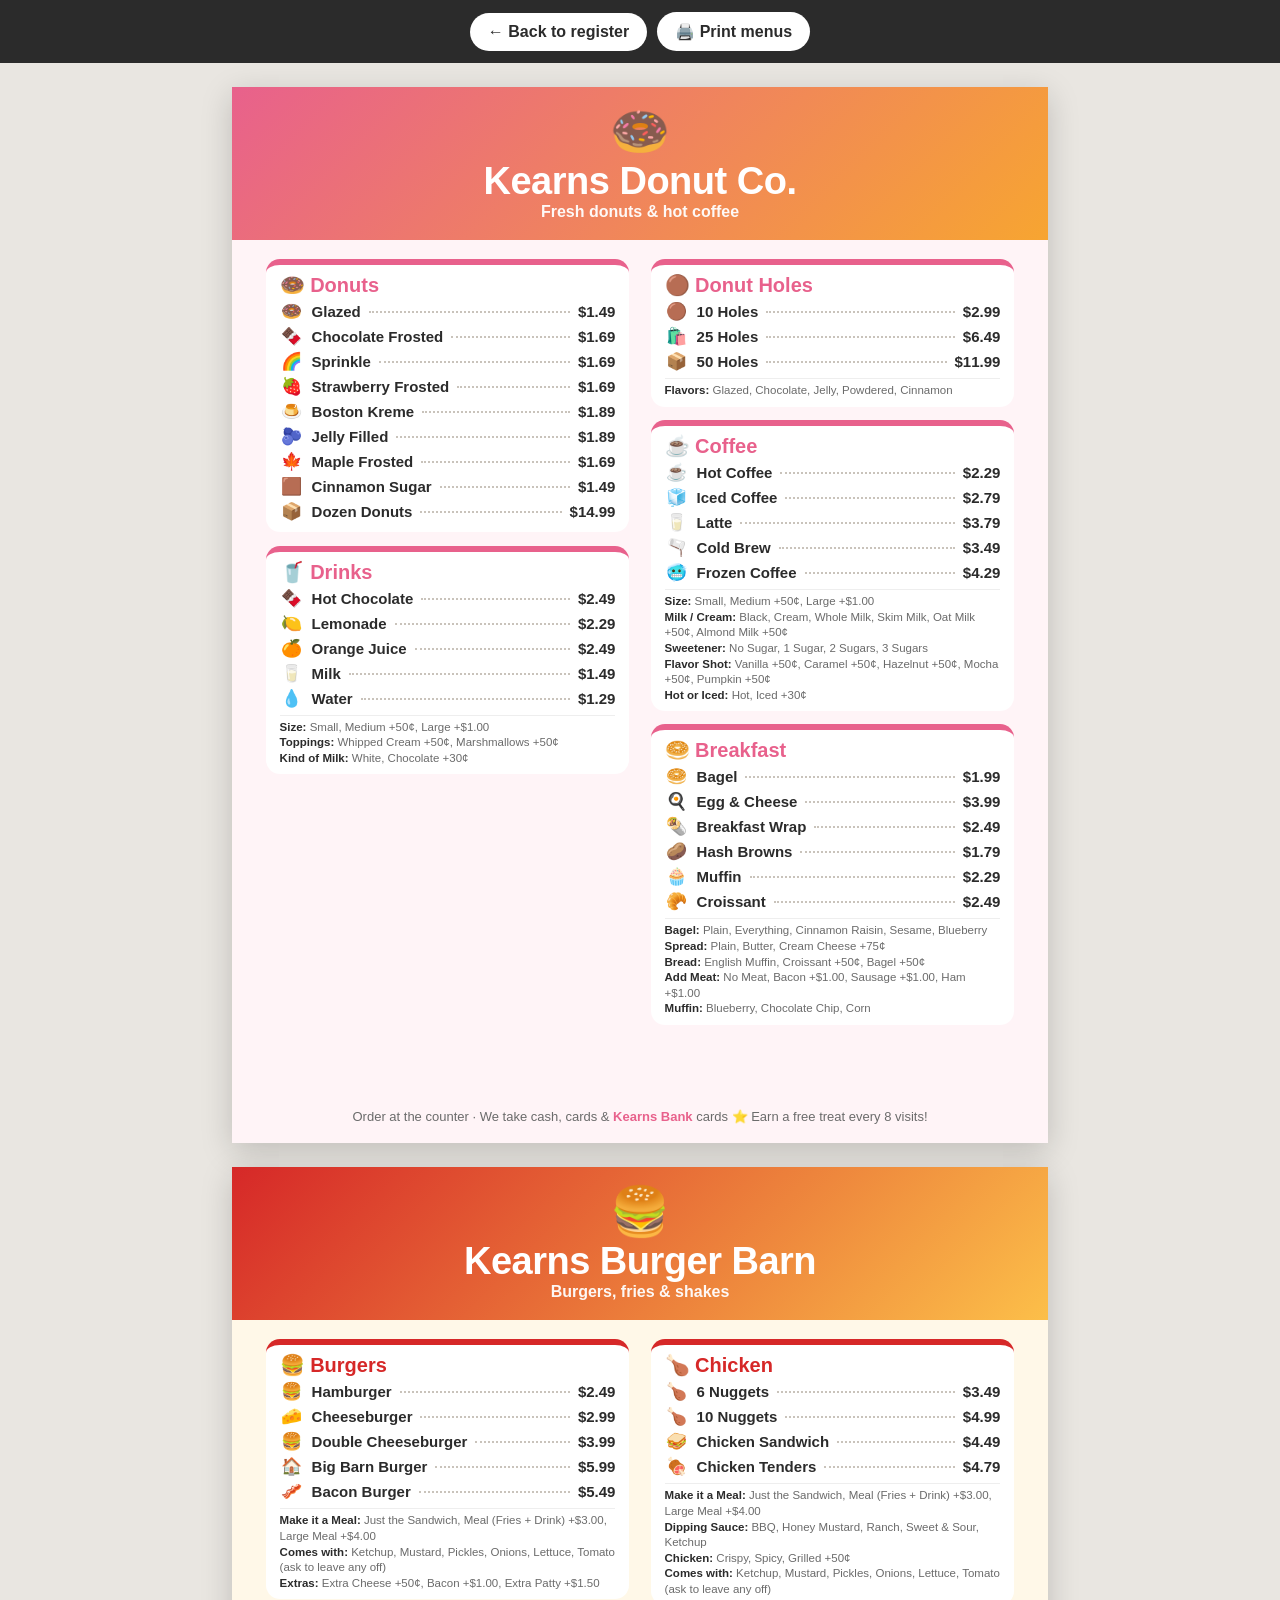
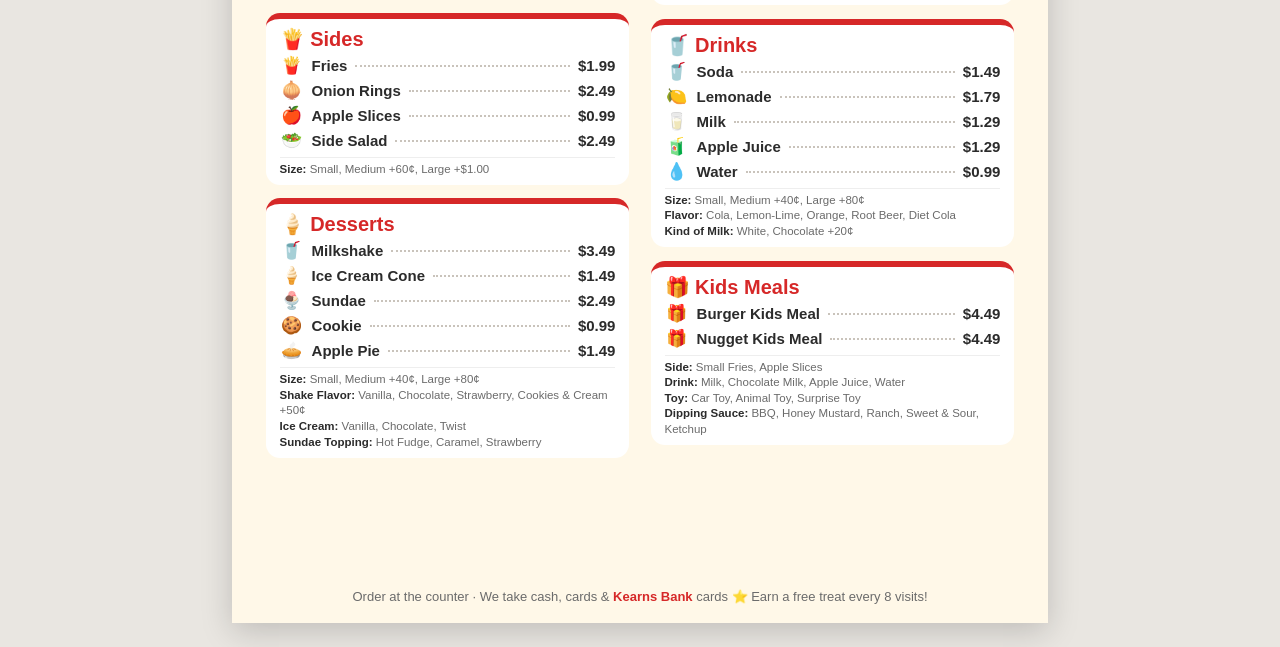
==== menu.html @ 1d298561 "Add printable menus (menu.html and PDF) - menu.html builds a one-page menu per shop from the same me" ====
<!doctype html>
<html lang="en">
<head>
  <meta charset="utf-8">
  <meta name="viewport" content="width=device-width, initial-scale=1">
  <title>Kearns Café Menus</title>
  <link rel="icon" href="icons/icon.svg" type="image/svg+xml">
  <style>
    /* Printable menus, built from the same menu files the register uses (menus/*.js) */
    :root { --ink: #2b2b2b; --muted: #6b6b6b; }
    * { box-sizing: border-box; }
    html, body { margin: 0; background: #e9e6e1; color: var(--ink); }
    body { font-family: -apple-system, BlinkMacSystemFont, "SF Pro Rounded", "Segoe UI", Roboto, sans-serif; }

    .toolbar {
      position: sticky; top: 0; z-index: 5;
      display: flex; gap: 10px; align-items: center; justify-content: center;
      padding: 12px; background: #2b2b2b; color: #fff;
    }
    .toolbar button, .toolbar a {
      font: inherit; font-weight: 700; font-size: 16px; color: #2b2b2b; text-decoration: none;
      background: #fff; border: 0; border-radius: 999px; padding: 10px 18px; cursor: pointer;
    }

    /* One sheet of letter paper per shop */
    .page {
      width: 8.5in; min-height: 11in;
      margin: 24px auto;
      background: var(--bg);
      box-shadow: 0 8px 30px rgba(0,0,0,0.18);
      display: flex; flex-direction: column;
      -webkit-print-color-adjust: exact; print-color-adjust: exact;
      overflow: hidden;
    }
    .head {
      background: linear-gradient(135deg, var(--primary), var(--accent));
      color: #fff; text-align: center; padding: 0.22in 0.4in 0.2in;
    }
    .head .logo { font-size: 48px; line-height: 1; }
    .head h1 { margin: 4px 0 0; font-size: 38px; letter-spacing: -0.5px; }
    .head p { margin: 0; font-size: 16px; font-weight: 600; opacity: 0.95; }

    .cols { flex: 1; display: grid; grid-template-columns: 1fr 1fr; gap: 0.22in; padding: 0.2in 0.35in 0.05in; align-items: start; }
    .col { display: flex; flex-direction: column; gap: 0.14in; min-width: 0; }
    .cat {
      break-inside: avoid;
      background: #fff; border-radius: 14px; padding: 8px 14px 8px;
      border-top: 6px solid var(--primary);
    }
    .cat h2 { margin: 0 0 2px; font-size: 20px; color: var(--primary); }
    .item { display: flex; align-items: baseline; gap: 8px; padding: 2px 0; font-size: 15px; }
    .item .e { width: 24px; text-align: center; font-size: 17px; }
    .item .n { font-weight: 700; }
    .item .dots { flex: 1; border-bottom: 2px dotted #c9c3bb; transform: translateY(-4px); min-width: 12px; }
    .item .p { font-weight: 800; }
    .opts { margin-top: 4px; padding-top: 4px; border-top: 1px solid #eee; font-size: 11.5px; color: var(--muted); line-height: 1.35; }
    .opts b { color: var(--ink); }

    .foot { text-align: center; padding: 0.1in 0.4in 0.2in; font-size: 13px; color: var(--muted); }
    .foot b { color: var(--primary); }

    @media print {
      @page { size: letter; margin: 0; }
      html, body { background: #fff; }
      .toolbar { display: none; }
      .page { margin: 0; box-shadow: none; min-height: 11in; break-after: page; }
      .page:last-child { break-after: auto; }
    }
  </style>
</head>
<body>
  <div class="toolbar">
    <a href="./">← Back to register</a>
    <button onclick="window.print()">🖨️ Print menus</button>
  </div>
  <div id="pages"></div>

  <script src="menus/donuts.js"></script>
  <script src="menus/burgers.js"></script>
  <script>
    (function () {
      const money = (n) => "$" + n.toFixed(2);
      const plus = (n) => n < 1 ? "+" + Math.round(n * 100) + "¢" : "+" + money(n);

      // Describe an option group in one line, e.g. "Size: Small, Medium +50¢, Large +$1.00"
      function optionLine(g) {
        const label = g.label.replace(/\s*\(.*\)$/, "").replace(/\?$/, "");
        const choices = g.choices.map((c) => c.name + (c.price ? " " + plus(c.price) : "")).join(", ");
        if (g.startAll) return `<b>Comes with:</b> ${choices} (ask to leave any off)`;
        return `<b>${label}:</b> ${choices}`;
      }

      function shopPage(m) {
        // Rough height of each section, so the two columns come out about even
        const weight = (c) => {
          const items = m.items.filter((i) => i.cat === c.id);
          const groups = new Set();
          items.forEach((i) => (i.options || []).forEach((g) => groups.add(g)));
          // option lines wrap at roughly 60 characters
          let optLines = 0;
          groups.forEach((g) => { optLines += Math.ceil(optionLine(m.optionGroups[g]).replace(/<[^>]+>/g, "").length / 60) * 0.7; });
          return 2 + items.length + optLines;
        };
        const cols = [[], []];
        const heights = [0, 0];
        m.categories.forEach((c) => {
          const k = heights[0] <= heights[1] ? 0 : 1;
          cols[k].push(c);
          heights[k] += weight(c);
        });

        const section = (c) => {
          const items = m.items.filter((i) => i.cat === c.id);
          // Option groups used in this section, listed once underneath
          const groups = [];
          items.forEach((i) => (i.options || []).forEach((gid) => { if (!groups.includes(gid)) groups.push(gid); }));
          return `
            <section class="cat">
              <h2>${c.emoji} ${c.name}</h2>
              ${items.map((i) => `
                <div class="item"><span class="e">${i.emoji}</span><span class="n">${i.name}</span><span class="dots"></span><span class="p">${money(i.price)}</span></div>`).join("")}
              ${groups.length ? `<div class="opts">${groups.map((g) => optionLine(m.optionGroups[g])).join("<br>")}</div>` : ""}
            </section>`;
        };
        const cats = cols.map((list) => `<div class="col">${list.map(section).join("")}</div>`).join("");

        return `
          <article class="page" style="--primary:${m.theme.primary};--accent:${m.theme.accent};--bg:${m.theme.bg}">
            <header class="head">
              <div class="logo">${m.emoji}</div>
              <h1>${m.name}</h1>
              <p>${m.tagline}</p>
            </header>
            <div class="cols">${cats}</div>
            <footer class="foot">Order at the counter · We take cash, cards & <b>Kearns Bank</b> cards ⭐ Earn a free treat every 8 visits!</footer>
          </article>`;
      }

      const only = new URLSearchParams(location.search).get("shop");
      const shops = Object.values(window.MENUS).filter((m) => !only || m.id === only);
      document.getElementById("pages").innerHTML = shops.map(shopPage).join("");
    })();
  </script>
</body>
</html>
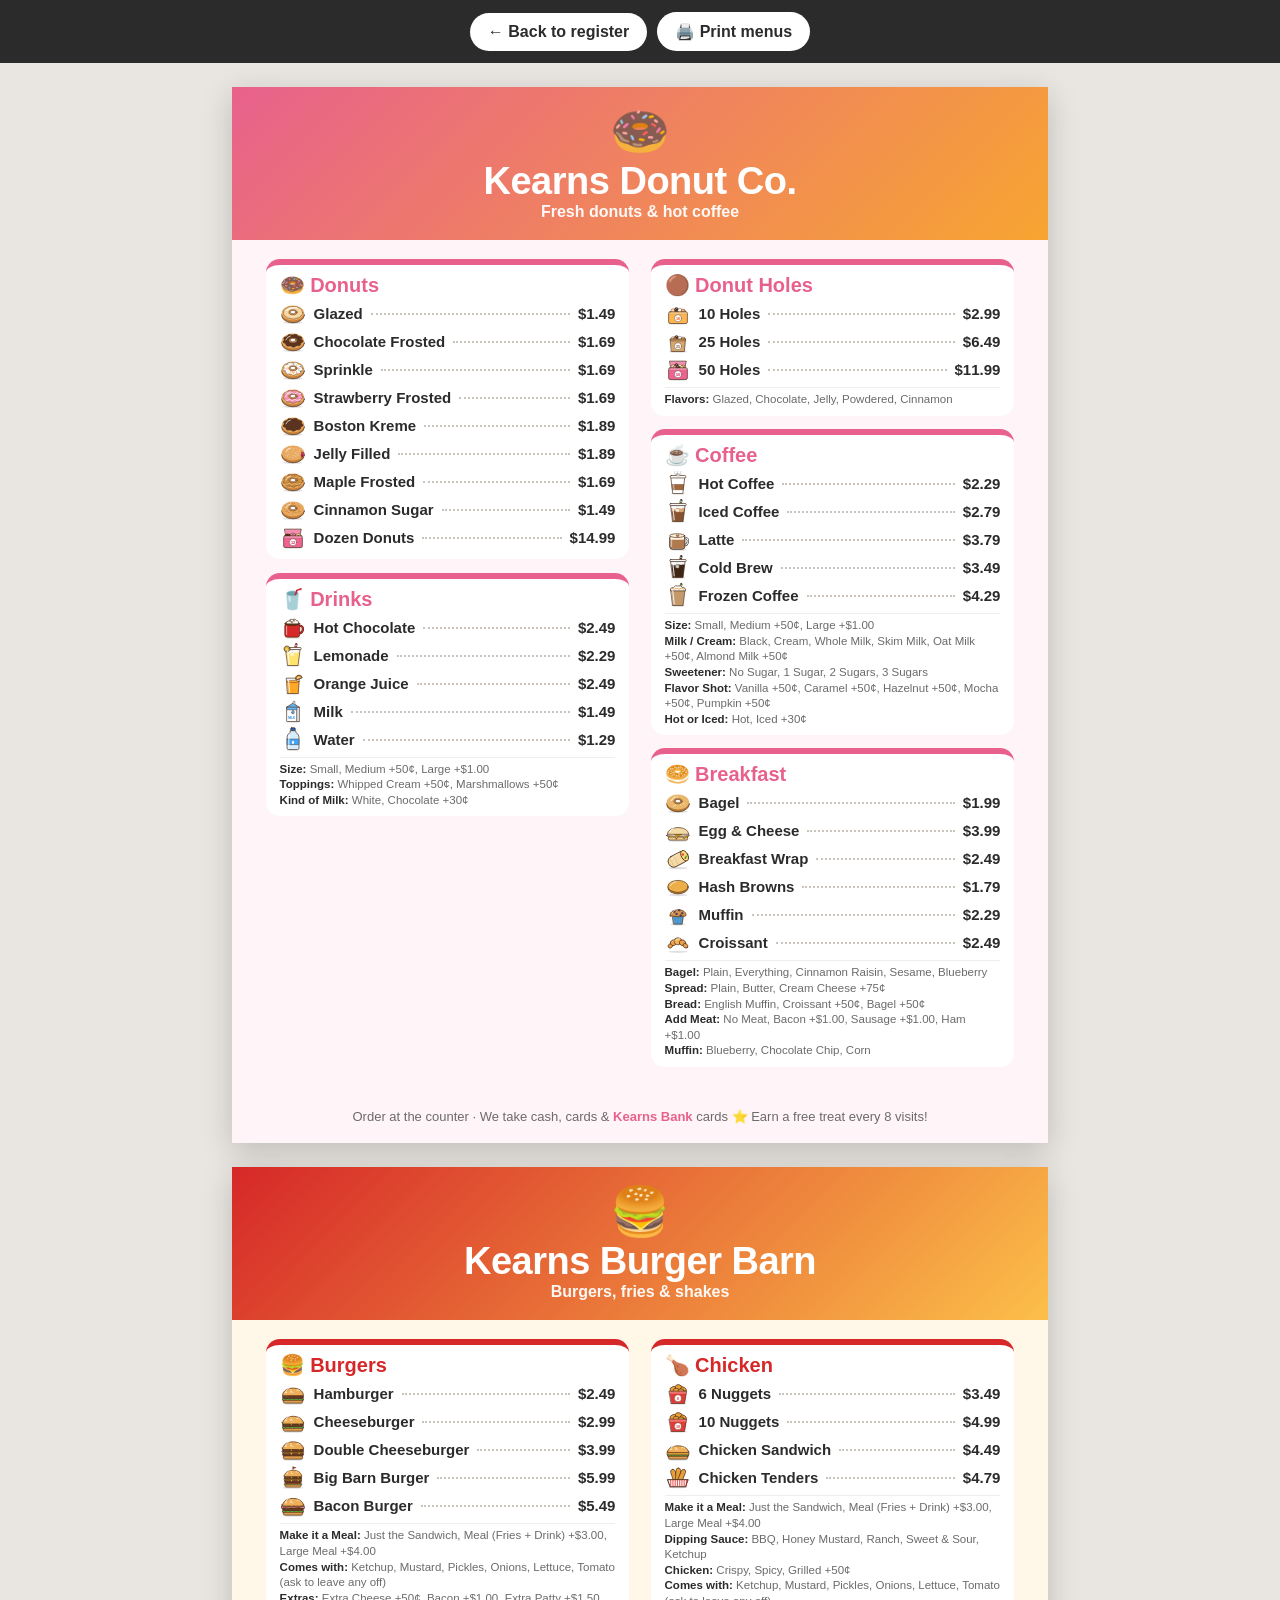
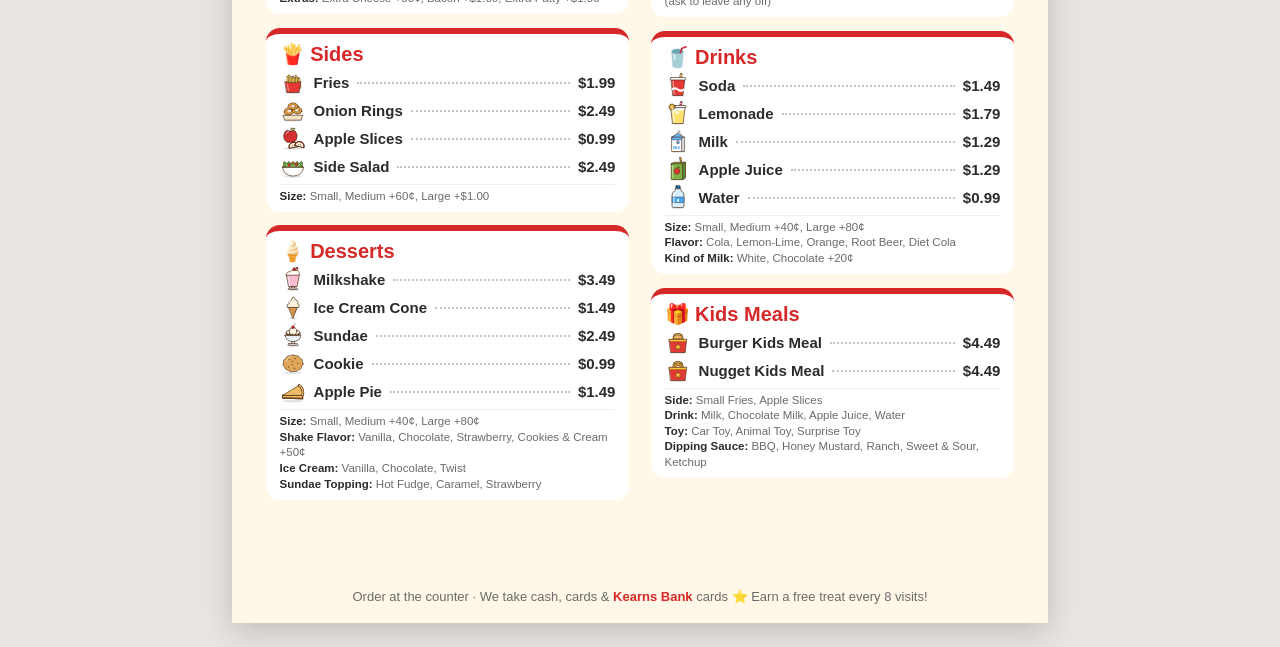
==== commit 49e0bbca: "Custom cartoon icons for every menu item - icons.js draws all 50 item icons as SVG in one cartoon st" ====
--- a/menu.html
+++ b/menu.html
@@ -49,7 +49,8 @@
     }
     .cat h2 { margin: 0 0 2px; font-size: 20px; color: var(--primary); }
     .item { display: flex; align-items: baseline; gap: 8px; padding: 2px 0; font-size: 15px; }
-    .item .e { width: 24px; text-align: center; font-size: 17px; }
+    .item .e { width: 26px; text-align: center; font-size: 17px; }
+    .item .e .food-ico { width: 24px; height: 24px; vertical-align: -6px; }
     .item .n { font-weight: 700; }
     .item .dots { flex: 1; border-bottom: 2px dotted #c9c3bb; transform: translateY(-4px); min-width: 12px; }
     .item .p { font-weight: 800; }
@@ -77,6 +78,7 @@
 
   <script src="menus/donuts.js"></script>
   <script src="menus/burgers.js"></script>
+  <script src="icons.js"></script>
   <script>
     (function () {
       const money = (n) => "$" + n.toFixed(2);
@@ -118,7 +120,7 @@
             <section class="cat">
               <h2>${c.emoji} ${c.name}</h2>
               ${items.map((i) => `
-                <div class="item"><span class="e">${i.emoji}</span><span class="n">${i.name}</span><span class="dots"></span><span class="p">${money(i.price)}</span></div>`).join("")}
+                <div class="item"><span class="e">${window.Icons ? window.Icons.html(i.id, i.emoji) : i.emoji}</span><span class="n">${i.name}</span><span class="dots"></span><span class="p">${money(i.price)}</span></div>`).join("")}
               ${groups.length ? `<div class="opts">${groups.map((g) => optionLine(m.optionGroups[g])).join("<br>")}</div>` : ""}
             </section>`;
         };
